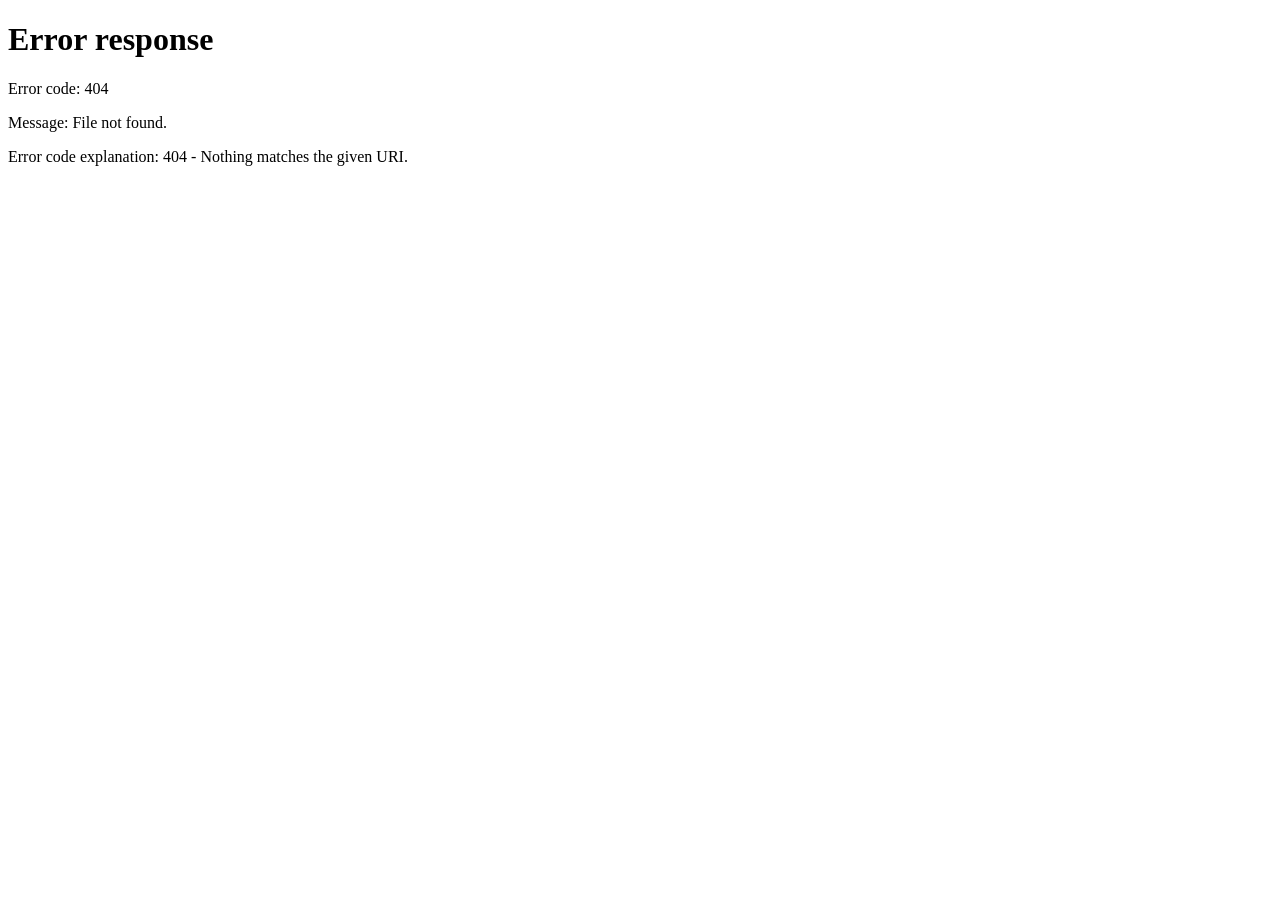
==== index.html @ e1bc37c5 "vc" ====
<!DOCTYPE html>
<html lang="en">
<head>
  <meta charset="utf-8">
  <meta http-equiv="refresh" content="0; url=medplwebsite/index.html">
  <meta name="viewport" content="width=device-width, initial-scale=1">
  <title>Medpl Website</title>
</head>
<body>
  <p>
    Opening the website…
    <a href="senidwebsite/index.html">Continue to the site</a>
  </p>
</body>
</html>
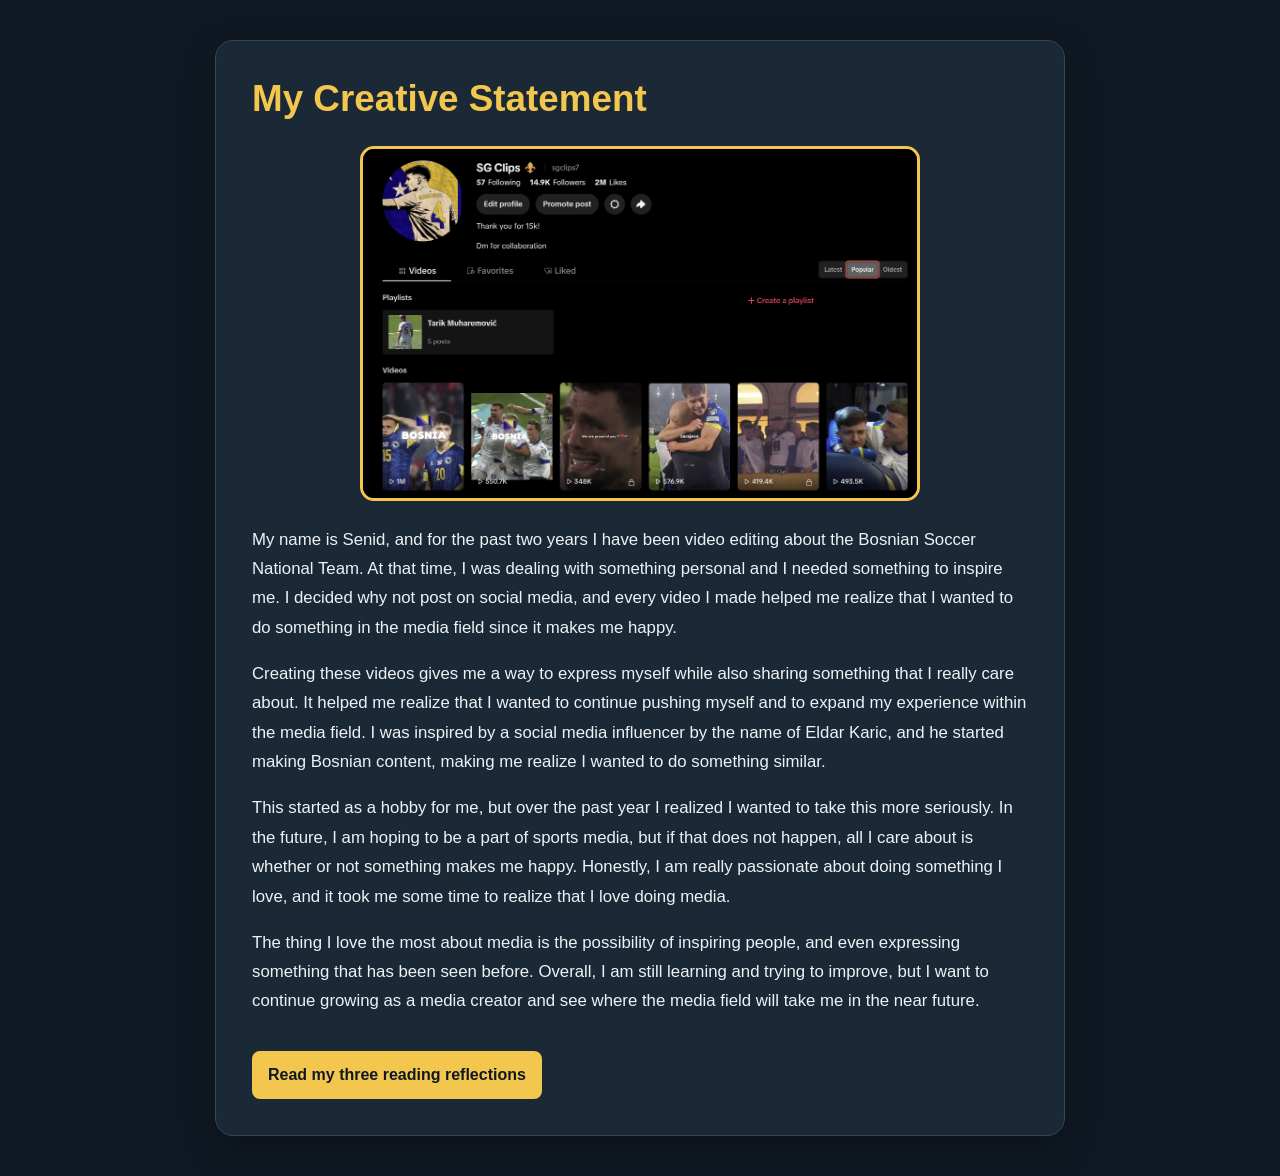
==== commit 80d9cb56: "Add files via upload" ====
--- a/index.html
+++ b/index.html
@@ -1,15 +1,85 @@
-<!DOCTYPE html>
-<html lang="en">
-<head>
-  <meta charset="utf-8">
-  <meta http-equiv="refresh" content="0; url=medplwebsite/index.html">
-  <meta name="viewport" content="width=device-width, initial-scale=1">
-  <title>Medpl Website</title>
-</head>
-<body>
-  <p>
-    Opening the website…
-    <a href="senidwebsite/index.html">Continue to the site</a>
-  </p>
-</body>
-</html>
+<!DOCTYPE html>
+<html lang="en">
+<head>
+  <meta charset="UTF-8">
+  <meta name="viewport" content="width=device-width, initial-scale=1.0">
+  <title>Senid | My Creative Statement</title>
+  <style>
+    * { box-sizing: border-box; }
+
+    body {
+      margin: 0;
+      padding: 40px 18px;
+      background: #101923;
+      color: #edf2f7;
+      font-family: Arial, sans-serif;
+      line-height: 1.75;
+    }
+
+    main {
+      max-width: 850px;
+      margin: 0 auto;
+      padding: 36px;
+      background: #1b2936;
+      border: 1px solid #344656;
+      border-radius: 18px;
+      box-shadow: 0 12px 35px rgba(0, 0, 0, 0.3);
+    }
+
+    h1 {
+      margin-top: 0;
+      color: #f3c64e;
+      font-size: 2.3rem;
+      line-height: 1.2;
+    }
+
+    p { font-size: 1.05rem; }
+
+    img {
+      display: block;
+      width: 100%;
+      max-width: 560px;
+      height: auto;
+      margin: 24px auto;
+      border: 3px solid #f3c64e;
+      border-radius: 14px;
+    }
+
+    a {
+      display: inline-block;
+      margin-top: 18px;
+      padding: 10px 16px;
+      background: #f3c64e;
+      color: #101923;
+      border-radius: 8px;
+      font-weight: bold;
+      text-decoration: none;
+    }
+
+    a:hover { background: #ffda70; }
+
+    @media (max-width: 600px) {
+      body { padding: 18px 12px; }
+      main { padding: 22px; }
+      h1 { font-size: 1.9rem; }
+    }
+  </style>
+</head>
+<body>
+  <main>
+    <h1>My Creative Statement</h1>
+
+   <img src="./senid-soccer-profile.png" alt="Senid's soccer media profile image">
+
+    <p>My name is Senid, and for the past two years I have been video editing about the Bosnian Soccer National Team. At that time, I was dealing with something personal and I needed something to inspire me. I decided why not post on social media, and every video I made helped me realize that I wanted to do something in the media field since it makes me happy.</p>
+
+    <p>Creating these videos gives me a way to express myself while also sharing something that I really care about. It helped me realize that I wanted to continue pushing myself and to expand my experience within the media field. I was inspired by a social media influencer by the name of Eldar Karic, and he started making Bosnian content, making me realize I wanted to do something similar.</p>
+
+    <p>This started as a hobby for me, but over the past year I realized I wanted to take this more seriously. In the future, I am hoping to be a part of sports media, but if that does not happen, all I care about is whether or not something makes me happy. Honestly, I am really passionate about doing something I love, and it took me some time to realize that I love doing media.</p>
+
+    <p>The thing I love the most about media is the possibility of inspiring people, and even expressing something that has been seen before. Overall, I am still learning and trying to improve, but I want to continue growing as a media creator and see where the media field will take me in the near future.</p>
+
+    <a href="reading.html">Read my three reading reflections</a>
+  </main>
+</body>
+</html>
